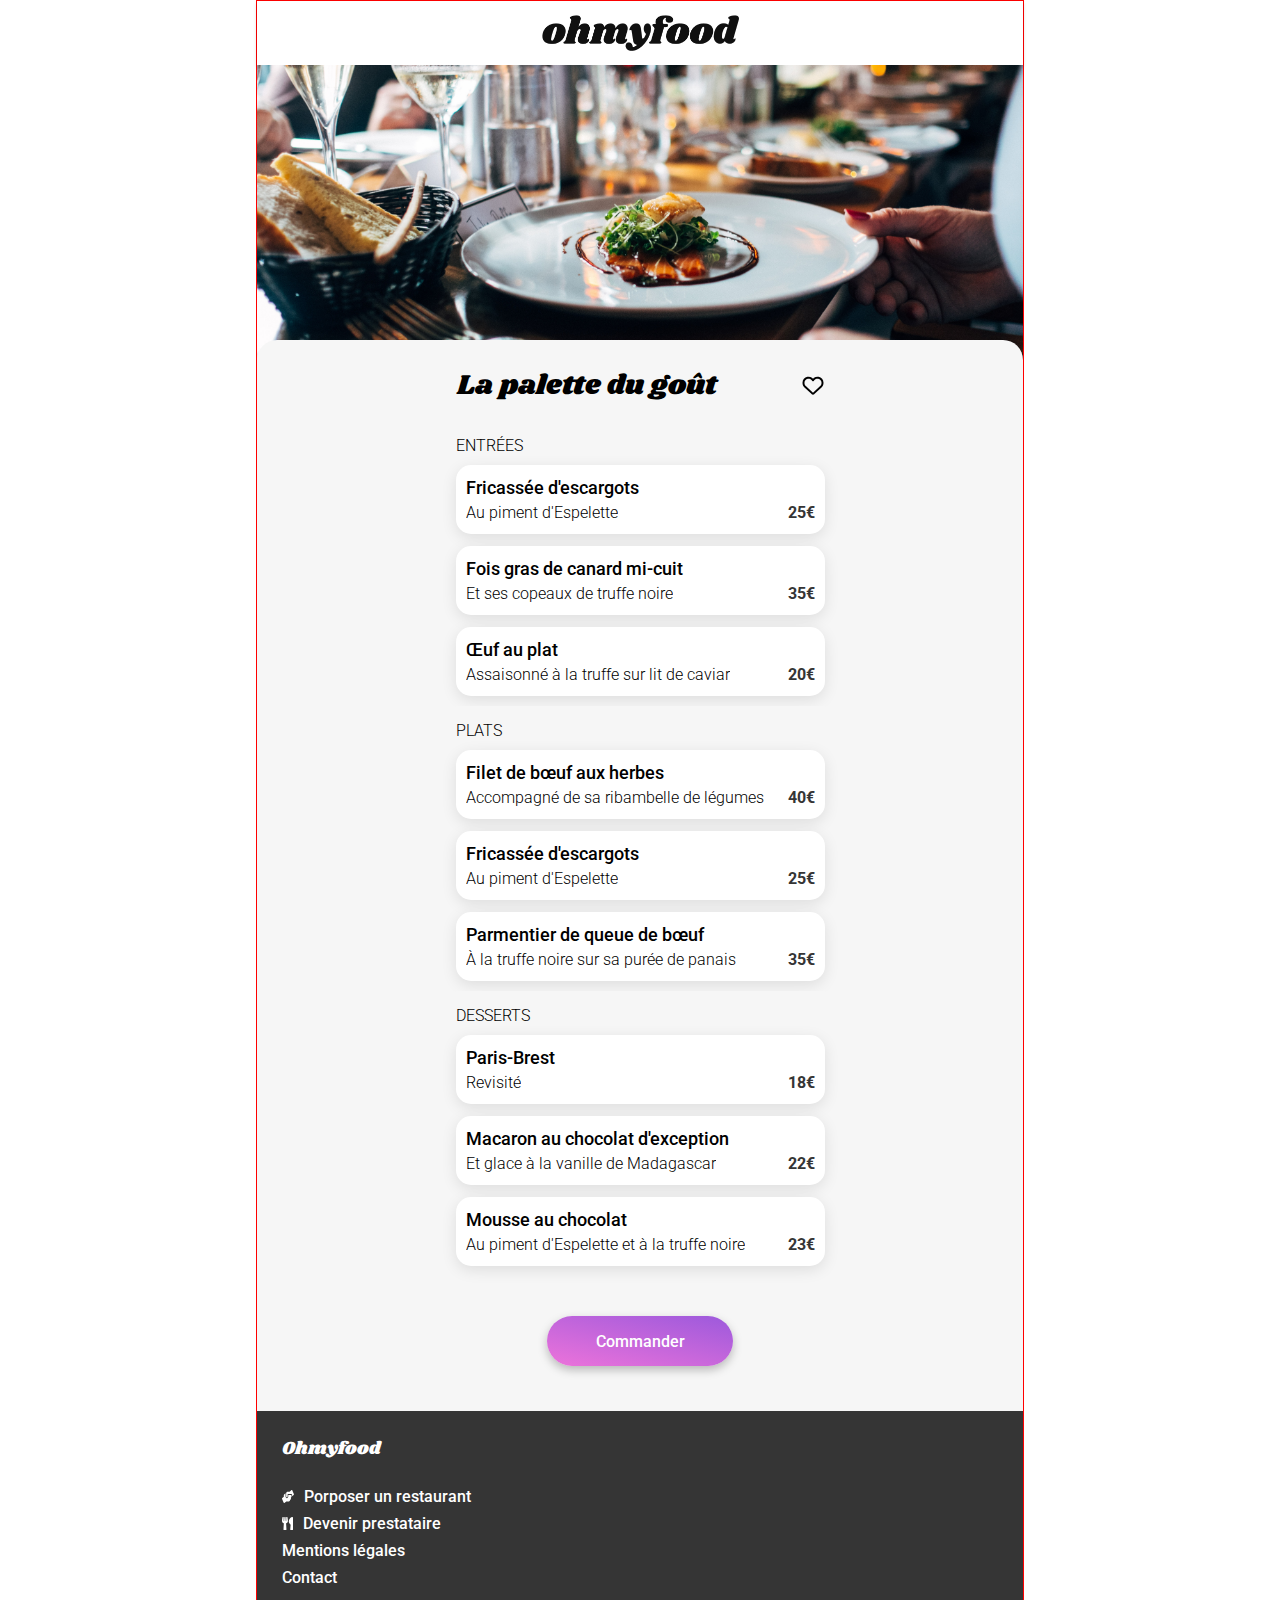
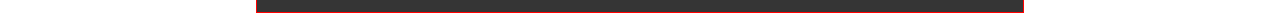
==== restos/resto1.html @ b82ef397 "Pages restaurants" ====
<!DOCTYPE html>
<html lang="fr">
<head>
    <meta charset="UTF-8">
    <meta name="viewport" content="width=device-width, initial-scale=1.0">
    <title>Ohmyfood</title>
    <link rel="stylesheet" href="../css/style.css">
    <link rel="stylesheet" href="../css/resto.css">
</head>
<body>
    <div class="main-container">

        <header class="header-section">
            <div class="logo">
                <img src="../images/logo/ohmyfood.png" alt="Logo ohmyfood" class="logo-image">
            </div>
        </header>

        <main>
            <section class="menu">

                <div class="section-img">
                    <img src="/images/restaurants/jay-wennington-N_Y88TWmGwA-unsplash.jpg" alt="Photo du restaurant">
                </div>
                
                <div class="section-menu">
                    <div class="titre-section">
                        <h2 class="titre-menu">La palette du goût</h2>
                        <svg class="titre-hearth" xmlns="http://www.w3.org/2000/svg" viewBox="0 0 512 512"><!--!Font Awesome Free 6.5.1 by @fontawesome - https://fontawesome.com License - https://fontawesome.com/license/free Copyright 2024 Fonticons, Inc.--><path d="M225.8 468.2l-2.5-2.3L48.1 303.2C17.4 274.7 0 234.7 0 192.8v-3.3c0-70.4 50-130.8 119.2-144C158.6 37.9 198.9 47 231 69.6c9 6.4 17.4 13.8 25 22.3c4.2-4.8 8.7-9.2 13.5-13.3c3.7-3.2 7.5-6.2 11.5-9c0 0 0 0 0 0C313.1 47 353.4 37.9 392.8 45.4C462 58.6 512 119.1 512 189.5v3.3c0 41.9-17.4 81.9-48.1 110.4L288.7 465.9l-2.5 2.3c-8.2 7.6-19 11.9-30.2 11.9s-22-4.2-30.2-11.9zM239.1 145c-.4-.3-.7-.7-1-1.1l-17.8-20c0 0-.1-.1-.1-.1c0 0 0 0 0 0c-23.1-25.9-58-37.7-92-31.2C81.6 101.5 48 142.1 48 189.5v3.3c0 28.5 11.9 55.8 32.8 75.2L256 430.7 431.2 268c20.9-19.4 32.8-46.7 32.8-75.2v-3.3c0-47.3-33.6-88-80.1-96.9c-34-6.5-69 5.4-92 31.2c0 0 0 0-.1 .1s0 0-.1 .1l-17.8 20c-.3 .4-.7 .7-1 1.1c-4.5 4.5-10.6 7-16.9 7s-12.4-2.5-16.9-7z"/></svg>
                    </div>
                    
                    <div class="wrapper-plats">
                        
                        <div class="menu-second">
                            <h3>Entrées</h3>
                            
                            <div class="wrapper-card-plat">
                                <div class="card-plats">
                                <h6>Fricassée d'escargots</h6>
                                <div class="price">
                                    <p class="plat-text">Au piment d'Espelette</p>
                                    <p class="price-text">25€</p>
                                </div>
                            </div>
                            
                            <div class="card-plats">
                                <h6>Fois gras de canard mi-cuit</h6>
                                <div class="price">
                                    <p class="plat-text">Et ses copeaux de truffe noire</p>
                                    <p class="price-text">35€</p>
                                </div>
                            </div>
                            
                            <div class="card-plats">
                                <h6>Œuf au plat</h6>
                                <div class="price">
                                    <p class="plat-text">Assaisonné à la truffe sur lit de caviar</p>
                                    <p class="price-text">20€</p>
                                </div>
                            </div>
                        </div>
                        
                        <div class="menu-second">
                            <h3>Plats</h3>
                            
                            <div class="wrapper-card-plat">
                                <div class="card-plats">
                                    <h6>Filet de bœuf aux herbes</h6>
                                    <div class="price">
                                        <p class="plat-text">Accompagné de sa ribambelle de légumes</p>
                                        <p class="price-text">40€</p>
                                    </div>
                                </div>
                                
                                <div class="card-plats">
                                    <h6>Fricassée d'escargots</h6>
                                    <div class="price">
                                        <p class="plat-text">Au piment d'Espelette</p>
                                        <p class="price-text">25€</p>
                                    </div>
                                </div>
                                
                                <div class="card-plats">
                                    <h6>Parmentier de queue de bœuf</h6>
                                    <div class="price">
                                        <p class="plat-text">À la truffe noire sur sa purée de panais</p>
                                        <p class="price-text">35€</p>
                                    </div>
                                </div>
                            </div>
                            
                            <div class="menu-second">
                                <h3>Desserts</h3>
                                
                                <div class="wrapper-card-plat">
                                    <div class="card-plats">
                                        <h6>Paris-Brest</h6>
                                        <div class="price">
                                            <p class="plat-text">Revisité</p>
                                            <p class="price-text">18€</p>
                                        </div>
                                    </div>
                                    
                                    <div class="card-plats">
                                        <h6>Macaron au chocolat d'exception</h6>
                                        <div class="price">
                                            <p class="plat-text">Et glace à la vanille de Madagascar</p>
                                            <p class="price-text">22€</p>
                                        </div>
                                    </div>
                                    
                                    <div class="card-plats">
                                        <h6>Mousse au chocolat </h6>
                                        <div class="price">
                                            <p class="plat-text">Au piment d'Espelette et à la truffe noire</p>
                                            <p class="price-text">23€</p>
                                        </div>
                                    </div>
                                </div>
                                <div class="wrap-button">

                                    <button class="main-button resto-button">Commander</button>
                                </div>
                        </div>
                        
                    </div>
                        
                    </div>
                    
                </section>
            </main>
            <footer>
                <div class="footer-list">
                    <div class="wrapper-footer">
                        <div class="footer-logo">
                            <p>Ohmyfood</p>
                        </div>
                        <ul class="footer-list">
                            <div class="icon-footer">
                                <svg width="12" height="13" viewBox="0 0 12 13" fill="white" xmlns="http://www.w3.org/2000/svg">
                                    <path d="M9.08765 4.87535H6.2572V6.29735C6.2572 7.30544 5.65573 8.12562 4.91646 8.12562C4.1772 8.12562 3.57573 7.30544 3.57573 6.29735V3.20959L2.3672 4.1999C2.00781 4.49192 1.78808 5.02263 1.78808 5.59143V6.7925L0.298367 7.96565C0.0134597 8.18911 -0.0852336 8.6868 0.0804966 9.07531L1.57021 12.5948C1.73407 12.9833 2.09905 13.1153 2.38396 12.8918L4.30941 11.3759H6.85309C7.51042 11.3759 8.04485 10.6471 8.04485 9.75076H8.3428C8.67239 9.75076 8.93868 9.38765 8.93868 8.93819V7.31306H9.08765C9.33531 7.31306 9.53456 7.04135 9.53456 6.70363V5.48478C9.53456 5.14705 9.33531 4.87535 9.08765 4.87535ZM11.838 3.92566L10.3483 0.406223C10.1844 0.0177139 9.81947 -0.114328 9.53456 0.109128L7.60911 1.62508H5.70601C5.48255 1.62508 5.26468 1.71141 5.07475 1.87139L4.45093 2.40209C4.27589 2.54937 4.17161 2.81092 4.17161 3.09024V6.29735C4.17161 6.85853 4.50493 7.31306 4.91646 7.31306C5.328 7.31306 5.66132 6.85853 5.66132 6.29735V4.06278H9.08765C9.66305 4.06278 10.1304 4.70014 10.1304 5.48478V6.20847L11.6202 5.03533C11.9051 4.80933 12.0019 4.31417 11.838 3.92566Z" fill="white"/>
                                    </svg>
                                                                <li class="footer-link">Porposer un restaurant</li>
                            </div>
                            <div class="icon-footer">
                                <svg width="11" height="13" viewBox="0 0 11 13" fill="white" xmlns="http://www.w3.org/2000/svg">
                                    <path d="M5.49736 0.386461C5.51851 0.505797 5.92308 2.78587 5.92308 3.65676C5.92308 4.98469 5.18798 5.93176 4.1012 6.31262L4.44231 12.3581C4.46082 12.706 4.1726 13.0005 3.80769 13.0005H2.11538C1.75313 13.0005 1.46226 12.7085 1.48077 12.3581L1.82188 6.31262C0.732452 5.93176 0 4.98215 0 3.65676C0 2.78333 0.404567 0.505797 0.425721 0.386461C0.510337 -0.128967 1.62356 -0.136584 1.69231 0.414391V3.99954C1.72668 4.08587 2.09159 4.08079 2.11538 3.99954C2.1524 3.35716 2.32428 0.465172 2.32692 0.399156C2.41418 -0.128967 3.50889 -0.128967 3.59351 0.399156C3.5988 0.467711 3.76803 3.35716 3.80505 3.99954C3.82885 4.08079 4.19639 4.08587 4.22813 3.99954V0.414391C4.29688 -0.134045 5.41274 -0.128967 5.49736 0.386461ZM8.64928 7.64054L8.25264 12.3403C8.22091 12.6958 8.51442 13.0005 8.88462 13.0005H10.3654C10.7171 13.0005 11 12.7288 11 12.3911V0.609898C11 0.274743 10.7171 0.000524571 10.3654 0.000524571C8.18389 0.000524571 4.51106 4.53274 8.64928 7.64054Z" fill="white"/>
                                    </svg>
                                                                <li class="footer-link">Devenir prestataire</li>
                            </div>
                            <li>Mentions légales</li>
                            <li>Contact</li>
                        </ul>
                    </div>
                </div>
            </footer>
        </div>
        
    </body>
    </html>
---- css/style.css ----
@import url("https://fonts.googleapis.com/css2?family=Roboto:wght@500&display=swap");
@import url("https://fonts.googleapis.com/css2?family=Roboto:wght@300;500&display=swap");
@import url("https://fonts.googleapis.com/css2?family=Roboto:wght@300;500;700&display=swap");
@import url("https://fonts.googleapis.com/css2?family=Roboto:wght@300;500;700&family=Shrikhand&display=swap");

* {
  margin: 0;
  font-family: "Roboto", sans-serif;
}

li {
  list-style-type: none;
}

a {
  text-decoration: none;
  color: #353535;
}

body {
  display: flex;
  justify-content: center;
  margin: 0;
}

.main-container {
  width: 100%;
  max-width: 768px;
  box-sizing: border-box;
  border: 1px solid red;
}

:root {
  --main-color: ;
}

.main-button {
  padding: 0;
  background: var(
    --Button-Gradient,
    linear-gradient(193deg, #9356dc -11.44%, #ff79da 123.93%)
  );
  box-shadow: 0px 4px 10px 0px rgba(0, 0, 0, 0.25);
  height: 3.125rem;
  width: 11.625rem;
  border-radius: 25px;
  font-family: Roboto;
  font-size: 16px;
  font-style: normal;
  font-weight: 500;
  line-height: normal;
  color: var(--White, #fff);
  text-align: center;
  border: 0;
  font-family: "Roboto", sans-serif;
  font-weight: 500;
}

/* HEADER  */

.logo {
  display: flex;
  justify-content: center;
  align-items: center;
  height: 4rem;
  box-shadow: 0px 2px 4px 0px rgba(0, 0, 0, 0.15);
}

.logo-image {
  display: flex;
  width: 12.3125rem;
  height: 2.25rem;
}

.location {
  display: flex;
  justify-content: center;
  align-items: center;
  height: 3.13rem;
  background: var(--Grey-2, #eaeaea);
  box-shadow: 0px 4px 4px 0px rgba(0, 0, 0, 0.25);
  gap: 15px;
}

.fa-solid-loc {
  width: 12px;
  height: 16px;
}

/* SECTION RESERVATION  */

.wrapper-reservation {
  display: flex;
  flex-direction: column;
  align-items: center;
  padding: 30px 0;
}

.section-reservation {
  display: flex;
  justify-content: center;
  background: var(--Background, #f6f6f6);
}

.section-reservation p {
  font-weight: 300;
  font-size: 18px;
}

.section-reservation h1 {
  font-weight: 700;
  font-size: 24px;
}

.section-reservation-text {
  margin-top: 25px;
  display: flex;
  flex-direction: column;
  align-items: center;
  text-align: center;
  gap: 15px;
  padding: 0 15px;
}

.button-reservation {
  padding: 25px 0;
}

.button-reservation .main-button {
  width: 13.625rem;
}

/* SECTION FONCTIONNEMENT  */

.fa-solid-mobil,
.fa-solid-list,
.fa-solid-store {
  height: 19.903px;
  width: 13.019px;
}

.section-fonctionnement {
  padding: 30px 0;
  display: flex;
  justify-content: center;
}

.wrapper-fonctionnement {
  display: flex;
  flex-direction: column;
  align-items: flex-start;
  gap: 25px;
}

.card-fonctionnement {
  display: flex;
  justify-content: center;
  width: 322.486px;
  height: 78.379px;
  background: var(--Background, #f6f6f6);
  border-radius: 20px;
  box-shadow: 0px 4px 15px 0px rgba(0, 0, 0, 0.15);
}

.wrapper-card {
  display: flex;
  justify-content: center;
  align-items: center;
  gap: 15px;
}

/* SECTION RESTAURANT  */

.section-restaurant {
  background: var(--Background, #f6f6f6);
  padding: 30px 0;
  display: flex;
  justify-content: center;
}

.wrapper-restaurant {
  display: flex;
  flex-direction: column;
  align-items: flex-start;
  gap: 18px;
}

.card-restaurant {
  width: 21rem;
  border-radius: 15px;
  background: #fff;
  box-shadow: 0px 4px 15px 0px rgba(0, 0, 0, 0.1);
}

.img-restaurant {
  width: 100%;
  max-width: 21rem;
  max-height: 13rem;
  object-fit: cover;
  border-radius: 15px 15px 0 0;
}

.bloc-card-restaurant {
  display: flex;
  height: 4rem;
  align-items: center;
  padding: 0 15px;
}

.title-card p {
  font-weight: 300;
  font-size: 17px;
}

.title-card h3 {
  font-size: 18px;
  font-weight: 700;
}

/* FOOTER  */

footer {
  background: var(--Grey, #353535);
}

.wrapper-footer {
  display: flex;
  flex-direction: column;
  gap: 25px;
  padding: 25px;
}

.footer-logo p {
  font-family: "Shrikhand", serif;
  color: white;
  font-size: 18px;
}

.fa-solid-utensils,
.fa-solid-handcheck {
  width: 11.9px;
  height: 13px;
  color: white;
}

ul {
  padding: 0;
}

.icon-footer {
  display: flex;
  align-items: center;
  gap: 10px;
}

footer li {
  color: white;
  font-size: 16px;
  font-weight: 500;
  font-style: normal;
}

.footer-list {
  display: flex;
  flex-direction: column;
  gap: 8px;
}
---- css/resto.css ----
.section-img {
  height: 275px;
  z-index: 1;
}

.section-img img {
  height: 110%;
  width: 100%;
  object-fit: cover;
}

.section-menu {
  position: relative;
  display: flex;
  flex-direction: column;
  justify-content: center;
  align-items: center;
  gap: 15px;
  background-color: #f6f6f6;
  z-index: 2;
  border-radius: 20px 20px 0 0;
}

.titre-section {
  display: flex;
  align-items: center;
  gap: 85px;
  padding-top: 25px;
}

.titre-menu {
  font-family: "Shrikhand";
  font-size: 28px;
  font-weight: 400;
}

.titre-hearth {
  cursor: pointer;
  width: 22px;
  height: 21px;
  stroke-width: 2%;
}

/* SECTION PLATS  */

.menu-second {
  background-color: #f6f6f6;
  display: flex;
  flex-direction: column;
  gap: 10px;
  padding: 15px 0 15px 0;
}

.menu-second h3 {
  font-size: 16px;
  font-weight: 300;
  text-transform: uppercase;
}

.card-plats {
  display: flex;
  flex-direction: column;
  justify-content: center;
  padding: 0 10px 0 10px;
  gap: 5px;
  border-radius: 15px;
  background-color: white;
  height: 4.3rem;
  box-shadow: 0px 4.011px 15.043px 0px rgba(0, 0, 0, 0.1);
  width: 349px;
  height: 69px;
}

.price {
  display: flex;
  justify-content: space-between;
}
.card-plats h6 {
  font-size: 18px;
  font-weight: 500;
}
.plat-text {
  font-weight: 300;
  overflow: hidden;
  text-overflow: ellipsis;
}

.price-text {
  font-weight: 700;
  color: #353535;
}

.wrapper-card-plat {
  display: flex;
  flex-direction: column;
  gap: 12px;
}

.wrap-button {
  display: flex;
  justify-content: center;
  padding-top: 40px;
}
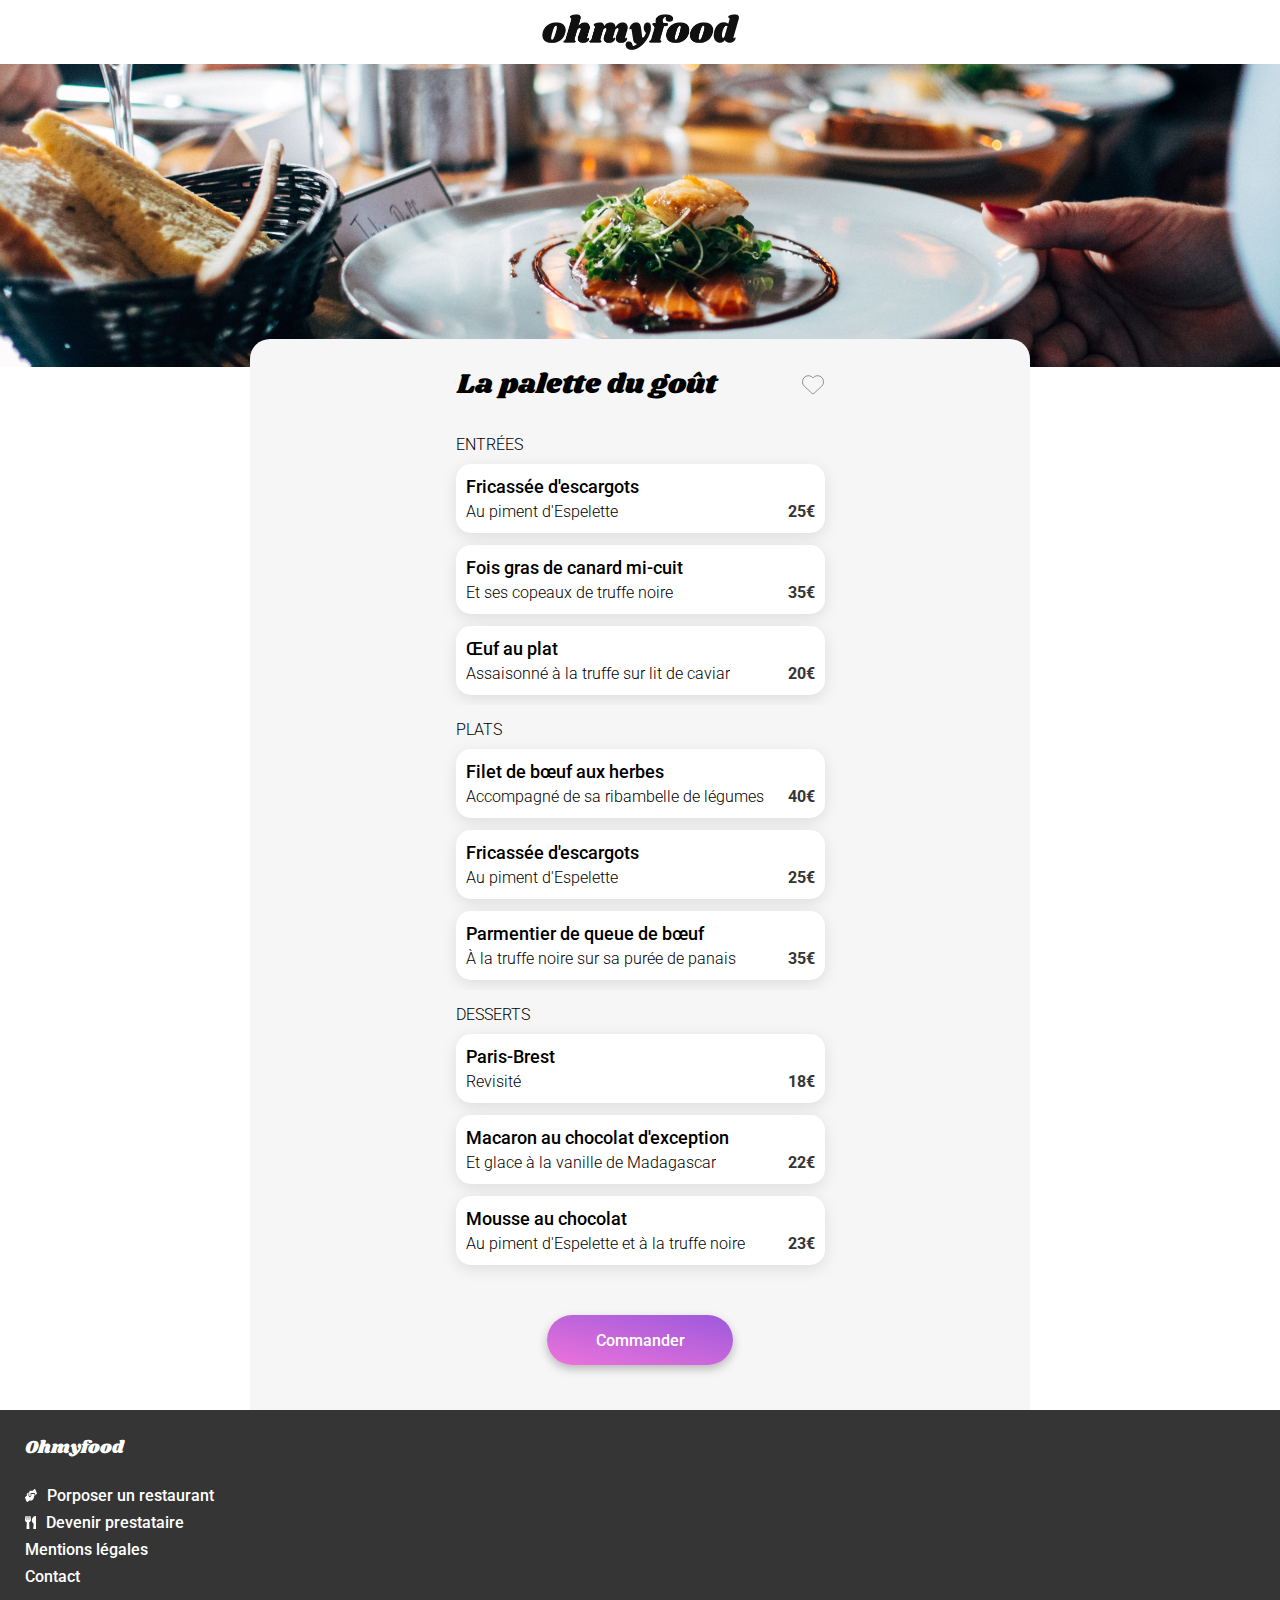
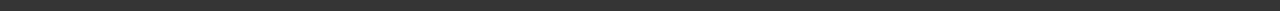
==== commit c027ccbe: "animation coeur + responsive(encore)" ====
--- a/restos/resto1.html
+++ b/restos/resto1.html
@@ -26,7 +26,14 @@
                 <div class="section-menu">
                     <div class="titre-section">
                         <h2 class="titre-menu">La palette du goût</h2>
-                        <svg class="titre-hearth" xmlns="http://www.w3.org/2000/svg" viewBox="0 0 512 512"><!--!Font Awesome Free 6.5.1 by @fontawesome - https://fontawesome.com License - https://fontawesome.com/license/free Copyright 2024 Fonticons, Inc.--><path d="M225.8 468.2l-2.5-2.3L48.1 303.2C17.4 274.7 0 234.7 0 192.8v-3.3c0-70.4 50-130.8 119.2-144C158.6 37.9 198.9 47 231 69.6c9 6.4 17.4 13.8 25 22.3c4.2-4.8 8.7-9.2 13.5-13.3c3.7-3.2 7.5-6.2 11.5-9c0 0 0 0 0 0C313.1 47 353.4 37.9 392.8 45.4C462 58.6 512 119.1 512 189.5v3.3c0 41.9-17.4 81.9-48.1 110.4L288.7 465.9l-2.5 2.3c-8.2 7.6-19 11.9-30.2 11.9s-22-4.2-30.2-11.9zM239.1 145c-.4-.3-.7-.7-1-1.1l-17.8-20c0 0-.1-.1-.1-.1c0 0 0 0 0 0c-23.1-25.9-58-37.7-92-31.2C81.6 101.5 48 142.1 48 189.5v3.3c0 28.5 11.9 55.8 32.8 75.2L256 430.7 431.2 268c20.9-19.4 32.8-46.7 32.8-75.2v-3.3c0-47.3-33.6-88-80.1-96.9c-34-6.5-69 5.4-92 31.2c0 0 0 0-.1 .1s0 0-.1 .1l-17.8 20c-.3 .4-.7 .7-1 1.1c-4.5 4.5-10.6 7-16.9 7s-12.4-2.5-16.9-7z"/></svg>
+                        <svg class="titre-hearth hearth2" xmlns="http://www.w3.org/2000/svg" viewBox="0 0 512 512" fill="none"><!--!Font Awesome Free 6.5.1 by @fontawesome - https://fontawesome.com License - https://fontawesome.com/license/free Copyright 2024 Fonticons, Inc.--><path d="M47.6 300.4L228.3 469.1c7.5 7 17.4 10.9 27.7 10.9s20.2-3.9 27.7-10.9L464.4 300.4c30.4-28.3 47.6-68 47.6-109.5v-5.8c0-69.9-50.5-129.5-119.4-141C347 36.5 300.6 51.4 268 84L256 96 244 84c-32.6-32.6-79-47.5-124.6-39.9C50.5 55.6 0 115.2 0 185.1v5.8c0 41.5 17.2 81.2 47.6 109.5z"/>
+                            <defs>
+                                <radialGradient id="myGradient">
+                                  <stop  stop-color="#9356DC" />
+                                  <stop offset="1" stop-color="#FF79DA" />
+                                </radialGradient>
+                              </defs>
+                        </svg>                            
                     </div>
                     
                     <div class="wrapper-plats">
--- a/css/style.css
+++ b/css/style.css
@@ -27,7 +27,6 @@
   width: 100%;
   max-width: 768px;
   box-sizing: border-box;
-  border: 1px solid red;
 }
 
 :root {
@@ -36,10 +35,7 @@
 
 .main-button {
   padding: 0;
-  background: var(
-    --Button-Gradient,
-    linear-gradient(193deg, #9356dc -11.44%, #ff79da 123.93%)
-  );
+  background: linear-gradient(193deg, #9356dc -11.44%, #ff79da 123.93%);
   box-shadow: 0px 4px 10px 0px rgba(0, 0, 0, 0.25);
   height: 3.125rem;
   width: 11.625rem;
@@ -54,6 +50,7 @@
   border: 0;
   font-family: "Roboto", sans-serif;
   font-weight: 500;
+  transition: background 0.5s ease;
 }
 
 /* HEADER  */
@@ -152,7 +149,14 @@
   gap: 25px;
 }
 
+.wrapper-card-fonctionnement {
+  display: flex;
+  flex-direction: column;
+  gap: 20px;
+}
+
 .card-fonctionnement {
+  position: relative;
   display: flex;
   justify-content: center;
   width: 322.486px;
@@ -162,6 +166,19 @@
   box-shadow: 0px 4px 15px 0px rgba(0, 0, 0, 0.15);
 }
 
+.ellipse {
+  left: 0;
+  position: absolute;
+  border-radius: 50%;
+  background: #9356dc;
+  color: white;
+  padding: 5px 10px;
+  text-align: center;
+  left: 0%;
+  top: 50%;
+  transform: translate(-50%, -50%);
+}
+
 .wrapper-card {
   display: flex;
   justify-content: center;
@@ -183,6 +200,13 @@
   flex-direction: column;
   align-items: flex-start;
   gap: 18px;
+  max-width: unset;
+}
+
+.wrapper-card-restaurant {
+  display: flex;
+  flex-direction: column;
+  gap: 50px;
 }
 
 .card-restaurant {
@@ -204,6 +228,7 @@
   display: flex;
   height: 4rem;
   align-items: center;
+  justify-content: space-between;
   padding: 0 15px;
 }
 
@@ -215,6 +240,15 @@
 .title-card h3 {
   font-size: 18px;
   font-weight: 700;
+}
+
+.titre-hearth {
+  cursor: pointer;
+  width: 22px;
+  height: 21px;
+  stroke-width: 2%;
+  stroke: black;
+  fill: none;
 }
 
 /* FOOTER  */
@@ -265,3 +299,63 @@
   flex-direction: column;
   gap: 8px;
 }
+
+/* ANIMATION  */
+
+.main-button:hover {
+  background: linear-gradient(201deg, #9356dc -5.2%, #ff79da 110.74%);
+  box-shadow: 0px 4px 15px 0px rgba(0, 0, 0, 0.35);
+}
+
+.titre-hearth:hover {
+  fill: url(#myGradient);
+  transition: fill 0.5s ease-out;
+}
+
+/* desktop  */
+@media (min-width: 768px) {
+  body {
+    margin: 0;
+    display: flex;
+    justify-content: center;
+  }
+  .main-container {
+    max-width: 1440px;
+    width: 100%;
+  }
+
+  .wrapper-fonctionnement {
+    width: 1080px;
+  }
+
+  .wrapper-card-fonctionnement {
+    width: 100%;
+    flex-direction: row;
+    justify-content: space-between;
+  }
+
+  .wrapper-restaurant {
+    max-width: 1080px;
+  }
+
+  .wrapper-card-restaurant {
+    display: flex;
+    flex-direction: row;
+    flex-wrap: wrap;
+    justify-content: space-between;
+  }
+
+  .card-restaurant {
+    width: 30rem;
+  }
+
+  .card-restaurant img {
+    max-width: unset;
+  }
+
+  .section-menu {
+    margin: 0 250px;
+  }
+
+  /* footer  */
+}
--- a/css/resto.css
+++ b/css/resto.css
@@ -101,3 +101,9 @@
   justify-content: center;
   padding-top: 40px;
 }
+
+/* animation  */
+
+.titre-hearth:hover {
+  fill: url(#myGradient);
+}
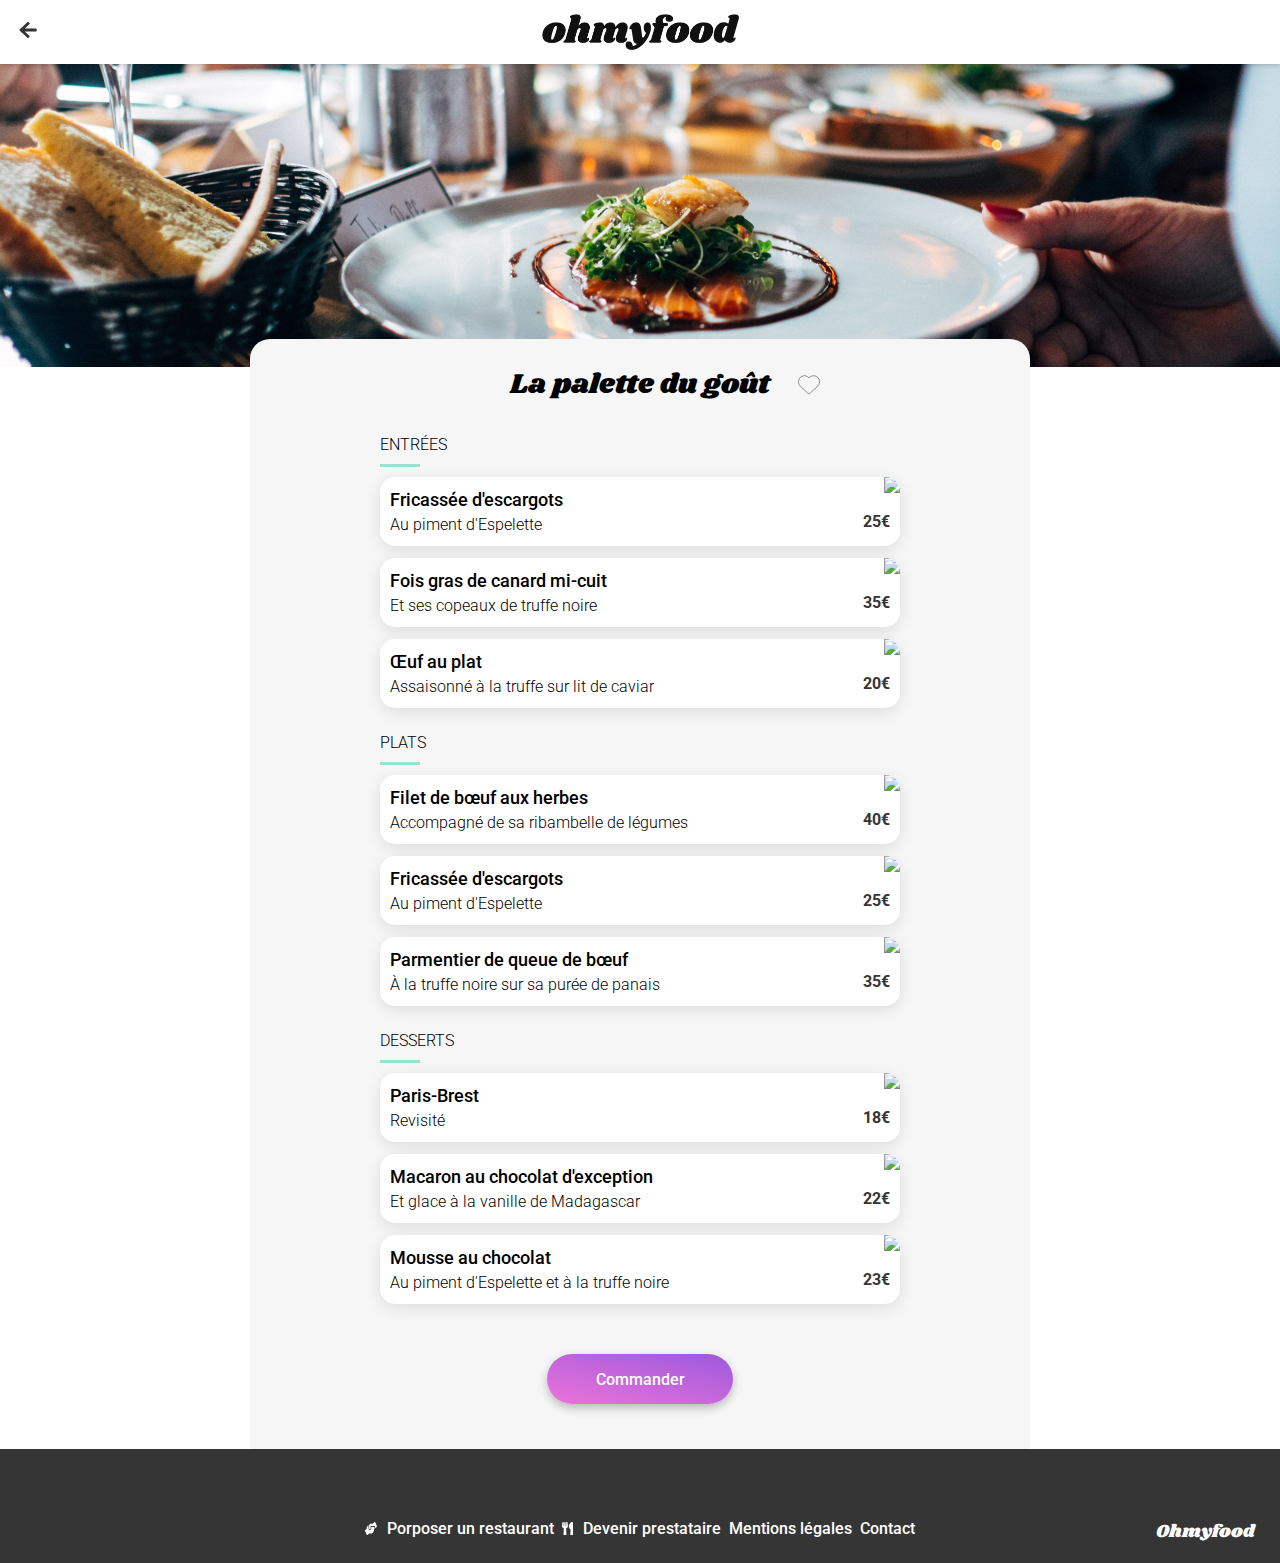
==== commit cb7ae61c: "finition" ====
--- a/restos/resto1.html
+++ b/restos/resto1.html
@@ -12,6 +12,9 @@
 
         <header class="header-section">
             <div class="logo">
+                <a href="../index.html">
+                    <img class="back-icon" src="../images/icon/GoBack.png" alt="Flèche retour">
+                </a>
                 <img src="../images/logo/ohmyfood.png" alt="Logo ohmyfood" class="logo-image">
             </div>
         </header>
@@ -39,102 +42,141 @@
                     <div class="wrapper-plats">
                         
                         <div class="menu-second">
-                            <h3>Entrées</h3>
+                            <section class="fade1">
+
+                                <h3>Entrées</h3>
                             
-                            <div class="wrapper-card-plat">
-                                <div class="card-plats">
-                                <h6>Fricassée d'escargots</h6>
-                                <div class="price">
-                                    <p class="plat-text">Au piment d'Espelette</p>
-                                    <p class="price-text">25€</p>
-                                </div>
-                            </div>
-                            
-                            <div class="card-plats">
-                                <h6>Fois gras de canard mi-cuit</h6>
-                                <div class="price">
-                                    <p class="plat-text">Et ses copeaux de truffe noire</p>
-                                    <p class="price-text">35€</p>
-                                </div>
-                            </div>
-                            
-                            <div class="card-plats">
-                                <h6>Œuf au plat</h6>
-                                <div class="price">
-                                    <p class="plat-text">Assaisonné à la truffe sur lit de caviar</p>
-                                    <p class="price-text">20€</p>
-                                </div>
-                            </div>
-                        </div>
+                                <div class="wrapper-card-plat">
+
+
+                                        <div class="card-plats">
+                                                <div class="text-entry">
+                                                    <h6>Fricassée d'escargots</h6>
+                                                    <p class="plat-text">Au piment d'Espelette</p>
+                                                </div>
+                                                <div class="price">
+                                                    <p class="price-text">25€</p>
+                                                    <img class="check-icon" src="/images/icon/select-button.png" alt="Icon check">
+                                                </div>
+                                        </div>
+                                    
+                                        <div class="card-plats">
+                                                <div class="text-entry">
+                                                    <h6>Fois gras de canard mi-cuit</h6>
+                                                    <p class="plat-text">Et ses copeaux de truffe noire</p>
+                                                </div>
+                                                <div class="price">
+                                                    <p class="price-text">35€</p>
+                                                    <img class="check-icon" src="/images/icon/select-button.png" alt="Icon check">
+                                                </div>
+                                        </div>
+                                    
+                                        <div class="card-plats">
+                                            <div class="text-entry">
+                                                <h6>Œuf au plat</h6>
+                                                <p class="plat-text">Assaisonné à la truffe sur lit de caviar</p>
+                                            </div>
+                                            <div class="price">
+                                                <p class="price-text">20€</p>
+                                                <img class="check-icon" src="/images/icon/select-button.png" alt="Icon check">
+                                            </div>
+                                        </div>
+                                    </div>
+                            </section>
                         
                         <div class="menu-second">
+                        <section class="fade2">
+
                             <h3>Plats</h3>
                             
                             <div class="wrapper-card-plat">
+
                                 <div class="card-plats">
-                                    <h6>Filet de bœuf aux herbes</h6>
+                                    <div class="text-entry">
+                                        <h6>Filet de bœuf aux herbes</h6>
+                                        <p class="plat-text">Accompagné de sa ribambelle de légumes</p>
+                                    </div>
                                     <div class="price">
-                                        <p class="plat-text">Accompagné de sa ribambelle de légumes</p>
                                         <p class="price-text">40€</p>
+                                        <img class="check-icon" src="/images/icon/select-button.png" alt="Icon check">
                                     </div>
                                 </div>
                                 
                                 <div class="card-plats">
-                                    <h6>Fricassée d'escargots</h6>
+                                    <div class="text-entry">
+                                        <h6>Fricassée d'escargots</h6>
+                                        <p class="plat-text">Au piment d'Espelette</p>
+                                    </div>
                                     <div class="price">
-                                        <p class="plat-text">Au piment d'Espelette</p>
                                         <p class="price-text">25€</p>
+                                        <img class="check-icon" src="/images/icon/select-button.png" alt="Icon check">
                                     </div>
                                 </div>
                                 
                                 <div class="card-plats">
-                                    <h6>Parmentier de queue de bœuf</h6>
+                                    <div class="text-entry">
+                                        <h6>Parmentier de queue de bœuf</h6>
+                                        <p class="plat-text">À la truffe noire sur sa purée de panais</p>
+                                    </div>
                                     <div class="price">
-                                        <p class="plat-text">À la truffe noire sur sa purée de panais</p>
                                         <p class="price-text">35€</p>
+                                        <img class="check-icon" src="/images/icon/select-button.png" alt="Icon check">
                                     </div>
                                 </div>
                             </div>
+                        </section>
                             
                             <div class="menu-second">
+                            <section class="fade3">
+
                                 <h3>Desserts</h3>
                                 
                                 <div class="wrapper-card-plat">
                                     <div class="card-plats">
-                                        <h6>Paris-Brest</h6>
+                                        <div class="text-entry">
+                                            <h6>Paris-Brest</h6>
+                                            <p class="plat-text">Revisité</p>
+                                        </div>
                                         <div class="price">
-                                            <p class="plat-text">Revisité</p>
                                             <p class="price-text">18€</p>
+                                            <img class="check-icon" src="/images/icon/select-button.png" alt="Icon check">
                                         </div>
                                     </div>
                                     
                                     <div class="card-plats">
-                                        <h6>Macaron au chocolat d'exception</h6>
+                                        <div class="text-entry">
+                                            <h6>Macaron au chocolat d'exception</h6>
+                                            <p class="plat-text">Et glace à la vanille de Madagascar</p>
+                                        </div>
                                         <div class="price">
-                                            <p class="plat-text">Et glace à la vanille de Madagascar</p>
                                             <p class="price-text">22€</p>
+                                            <img class="check-icon" src="/images/icon/select-button.png" alt="Icon check">
                                         </div>
                                     </div>
                                     
                                     <div class="card-plats">
-                                        <h6>Mousse au chocolat </h6>
+                                        <div class="text-entry">
+                                            <h6>Mousse au chocolat </h6>
+                                            <p class="plat-text">Au piment d'Espelette et à la truffe noire</p>
+                                        </div>
                                         <div class="price">
-                                            <p class="plat-text">Au piment d'Espelette et à la truffe noire</p>
                                             <p class="price-text">23€</p>
-                                        </div>
-                                    </div>
-                                </div>
+                                            <img class="check-icon" src="/images/icon/select-button.png" alt="Icon check">
+                                        </div>
+                                    </div>
+                                </div>
+                            </section>
+
                                 <div class="wrap-button">
-
                                     <button class="main-button resto-button">Commander</button>
                                 </div>
                         </div>
+                    </div>
                         
                     </div>
-                        
-                    </div>
-                    
-                </section>
+                </div>
+                </div>
+            </section>
             </main>
             <footer>
                 <div class="footer-list">
@@ -142,22 +184,22 @@
                         <div class="footer-logo">
                             <p>Ohmyfood</p>
                         </div>
-                        <ul class="footer-list">
+                        <div class="footer-list">
                             <div class="icon-footer">
                                 <svg width="12" height="13" viewBox="0 0 12 13" fill="white" xmlns="http://www.w3.org/2000/svg">
                                     <path d="M9.08765 4.87535H6.2572V6.29735C6.2572 7.30544 5.65573 8.12562 4.91646 8.12562C4.1772 8.12562 3.57573 7.30544 3.57573 6.29735V3.20959L2.3672 4.1999C2.00781 4.49192 1.78808 5.02263 1.78808 5.59143V6.7925L0.298367 7.96565C0.0134597 8.18911 -0.0852336 8.6868 0.0804966 9.07531L1.57021 12.5948C1.73407 12.9833 2.09905 13.1153 2.38396 12.8918L4.30941 11.3759H6.85309C7.51042 11.3759 8.04485 10.6471 8.04485 9.75076H8.3428C8.67239 9.75076 8.93868 9.38765 8.93868 8.93819V7.31306H9.08765C9.33531 7.31306 9.53456 7.04135 9.53456 6.70363V5.48478C9.53456 5.14705 9.33531 4.87535 9.08765 4.87535ZM11.838 3.92566L10.3483 0.406223C10.1844 0.0177139 9.81947 -0.114328 9.53456 0.109128L7.60911 1.62508H5.70601C5.48255 1.62508 5.26468 1.71141 5.07475 1.87139L4.45093 2.40209C4.27589 2.54937 4.17161 2.81092 4.17161 3.09024V6.29735C4.17161 6.85853 4.50493 7.31306 4.91646 7.31306C5.328 7.31306 5.66132 6.85853 5.66132 6.29735V4.06278H9.08765C9.66305 4.06278 10.1304 4.70014 10.1304 5.48478V6.20847L11.6202 5.03533C11.9051 4.80933 12.0019 4.31417 11.838 3.92566Z" fill="white"/>
                                     </svg>
-                                                                <li class="footer-link">Porposer un restaurant</li>
+                            <p class="footer-link">Porposer un restaurant</p>
                             </div>
                             <div class="icon-footer">
                                 <svg width="11" height="13" viewBox="0 0 11 13" fill="white" xmlns="http://www.w3.org/2000/svg">
                                     <path d="M5.49736 0.386461C5.51851 0.505797 5.92308 2.78587 5.92308 3.65676C5.92308 4.98469 5.18798 5.93176 4.1012 6.31262L4.44231 12.3581C4.46082 12.706 4.1726 13.0005 3.80769 13.0005H2.11538C1.75313 13.0005 1.46226 12.7085 1.48077 12.3581L1.82188 6.31262C0.732452 5.93176 0 4.98215 0 3.65676C0 2.78333 0.404567 0.505797 0.425721 0.386461C0.510337 -0.128967 1.62356 -0.136584 1.69231 0.414391V3.99954C1.72668 4.08587 2.09159 4.08079 2.11538 3.99954C2.1524 3.35716 2.32428 0.465172 2.32692 0.399156C2.41418 -0.128967 3.50889 -0.128967 3.59351 0.399156C3.5988 0.467711 3.76803 3.35716 3.80505 3.99954C3.82885 4.08079 4.19639 4.08587 4.22813 3.99954V0.414391C4.29688 -0.134045 5.41274 -0.128967 5.49736 0.386461ZM8.64928 7.64054L8.25264 12.3403C8.22091 12.6958 8.51442 13.0005 8.88462 13.0005H10.3654C10.7171 13.0005 11 12.7288 11 12.3911V0.609898C11 0.274743 10.7171 0.000524571 10.3654 0.000524571C8.18389 0.000524571 4.51106 4.53274 8.64928 7.64054Z" fill="white"/>
                                     </svg>
-                                                                <li class="footer-link">Devenir prestataire</li>
+                            <p class="footer-link">Devenir prestataire</p>
                             </div>
-                            <li>Mentions légales</li>
-                            <li>Contact</li>
-                        </ul>
+                            <p>Mentions légales</p>
+                            <p>Contact</p>
+                        </div>
                     </div>
                 </div>
             </footer>
--- a/css/style.css
+++ b/css/style.css
@@ -50,10 +50,14 @@
   border: 0;
   font-family: "Roboto", sans-serif;
   font-weight: 500;
-  transition: background 0.5s ease;
+  transition: all 0.3s ease;
 }
 
 /* HEADER  */
+
+header {
+  position: relative;
+}
 
 .logo {
   display: flex;
@@ -82,6 +86,68 @@
 .fa-solid-loc {
   width: 12px;
   height: 16px;
+}
+
+header a {
+  position: absolute;
+  left: 1%;
+}
+
+.menu-second h3 {
+  border-bottom: 3px solid #99e2d0;
+  max-width: 40px;
+  padding-bottom: 10px;
+}
+
+/* LOADER  */
+
+.loader {
+  z-index: 0;
+  opacity: 0;
+  position: absolute;
+  height: 100%;
+  width: 100%;
+  background-color: #f6f6f6;
+  animation: loader-fade ease-in 2s;
+}
+
+.spin-loader {
+  position: absolute;
+  left: 50%;
+  top: 50%;
+  width: 48px;
+  height: 48px;
+  border: 5px solid #9356dc;
+  border-bottom-color: transparent;
+  border-radius: 50%;
+  display: inline-block;
+  box-sizing: border-box;
+  animation: rotation 1s linear infinite;
+}
+
+@keyframes loader-fade {
+  0% {
+    display: block;
+    opacity: 1;
+    z-index: 5;
+  }
+  75% {
+    opacity: 1;
+  }
+  100% {
+    display: none;
+    opacity: 0;
+    z-index: 0;
+  }
+}
+
+@keyframes rotation {
+  0% {
+    transform: rotate(0deg);
+  }
+  100% {
+    transform: rotate(360deg);
+  }
 }
 
 /* SECTION RESERVATION  */
@@ -188,6 +254,22 @@
 
 /* SECTION RESTAURANT  */
 
+.new-green {
+  display: flex;
+  align-items: center;
+  justify-content: center;
+  border-radius: 2px;
+  box-shadow: 0px 2px 4px 0px rgba(0, 0, 0, 0.15);
+  top: 15px;
+  right: 15px;
+  position: absolute;
+  width: 89px;
+  height: 29px;
+  color: #008766;
+  background: #99e2d0;
+  font-weight: 500;
+}
+
 .section-restaurant {
   background: var(--Background, #f6f6f6);
   padding: 30px 0;
@@ -207,6 +289,10 @@
   display: flex;
   flex-direction: column;
   gap: 50px;
+}
+
+.article-main {
+  position: relative;
 }
 
 .card-restaurant {
@@ -249,6 +335,14 @@
   stroke-width: 2%;
   stroke: black;
   fill: none;
+  position: absolute;
+  right: -50px;
+}
+
+.menu-hearth {
+  position: absolute;
+  right: 20px;
+  bottom: 20px;
 }
 
 /* FOOTER  */
@@ -277,17 +371,13 @@
   color: white;
 }
 
-ul {
-  padding: 0;
-}
-
 .icon-footer {
   display: flex;
   align-items: center;
   gap: 10px;
 }
 
-footer li {
+footer p {
   color: white;
   font-size: 16px;
   font-weight: 500;
@@ -303,17 +393,29 @@
 /* ANIMATION  */
 
 .main-button:hover {
-  background: linear-gradient(201deg, #9356dc -5.2%, #ff79da 110.74%);
+  background: linear-gradient(
+      0deg,
+      rgba(255, 255, 255, 0.15) 0%,
+      rgba(255, 255, 255, 0.15) 100%
+    ),
+    linear-gradient(201deg, #9356dc -5.2%, #ff79da 110.74%);
   box-shadow: 0px 4px 15px 0px rgba(0, 0, 0, 0.35);
 }
 
 .titre-hearth:hover {
   fill: url(#myGradient);
-  transition: fill 0.5s ease-out;
-}
-
-/* desktop  */
+}
+
+/* tablette  */
+
 @media (min-width: 768px) {
+  .section-menu {
+    margin: 0;
+  }
+}
+
+/* desktop */
+@media (min-width: 1024px) {
   body {
     margin: 0;
     display: flex;
@@ -358,4 +460,24 @@
   }
 
   /* footer  */
-}
+
+  .footer-list {
+    position: relative;
+    flex-direction: row;
+    justify-content: center;
+    align-items: center;
+  }
+
+  .wrapper-footer {
+    flex-direction: row;
+  }
+
+  .footer-logo {
+    position: absolute;
+    right: 25px;
+  }
+
+  footer {
+    padding-top: 45px;
+  }
+}
--- a/css/resto.css
+++ b/css/resto.css
@@ -22,6 +22,7 @@
 }
 
 .titre-section {
+  position: relative;
   display: flex;
   align-items: center;
   gap: 85px;
@@ -59,8 +60,7 @@
 
 .card-plats {
   display: flex;
-  flex-direction: column;
-  justify-content: center;
+  justify-content: space-between;
   padding: 0 10px 0 10px;
   gap: 5px;
   border-radius: 15px;
@@ -69,6 +69,34 @@
   box-shadow: 0px 4.011px 15.043px 0px rgba(0, 0, 0, 0.1);
   width: 349px;
   height: 69px;
+  overflow: hidden;
+  position: relative;
+}
+
+.text-entry {
+  display: flex;
+  flex-direction: column;
+  justify-content: center;
+  gap: 5px;
+  max-width: 85%;
+}
+
+.price-text {
+  display: flex;
+  align-items: center;
+  transition: all 0.5s ease;
+  font-weight: 700;
+  color: #353535;
+  position: absolute;
+  right: 10px;
+  padding-top: 35px;
+}
+
+.check-icon {
+  position: absolute;
+  right: -75px;
+  transition: all 0.5s ease;
+  /* display: none; */
 }
 
 .price {
@@ -85,15 +113,11 @@
   text-overflow: ellipsis;
 }
 
-.price-text {
-  font-weight: 700;
-  color: #353535;
-}
-
 .wrapper-card-plat {
   display: flex;
   flex-direction: column;
   gap: 12px;
+  padding-top: 10px;
 }
 
 .wrap-button {
@@ -107,3 +131,52 @@
 .titre-hearth:hover {
   fill: url(#myGradient);
 }
+
+.card-plats:hover .price-text {
+  right: 65px;
+}
+
+.card-plats:hover .check-icon {
+  right: 0px;
+}
+
+.card-plats:hover .text-entry p {
+  padding-right: 65px;
+}
+
+.text-entry p,
+.text-entry h6 {
+  white-space: nowrap;
+  overflow: hidden;
+  text-overflow: ellipsis;
+}
+
+@media (min-width: 768px) {
+  .card-plats {
+    width: 500px;
+  }
+}
+
+.fade1 {
+  animation: fade-section 0.3s linear;
+}
+
+.fade2 {
+  animation: fade-section 0.6s;
+}
+
+.fade3 {
+  animation: fade-section 0.9s linear;
+}
+
+@keyframes fade-section {
+  0% {
+    opacity: 0;
+  }
+  75% {
+    opacity: 0;
+  }
+  100% {
+    opacity: 1;
+  }
+}
